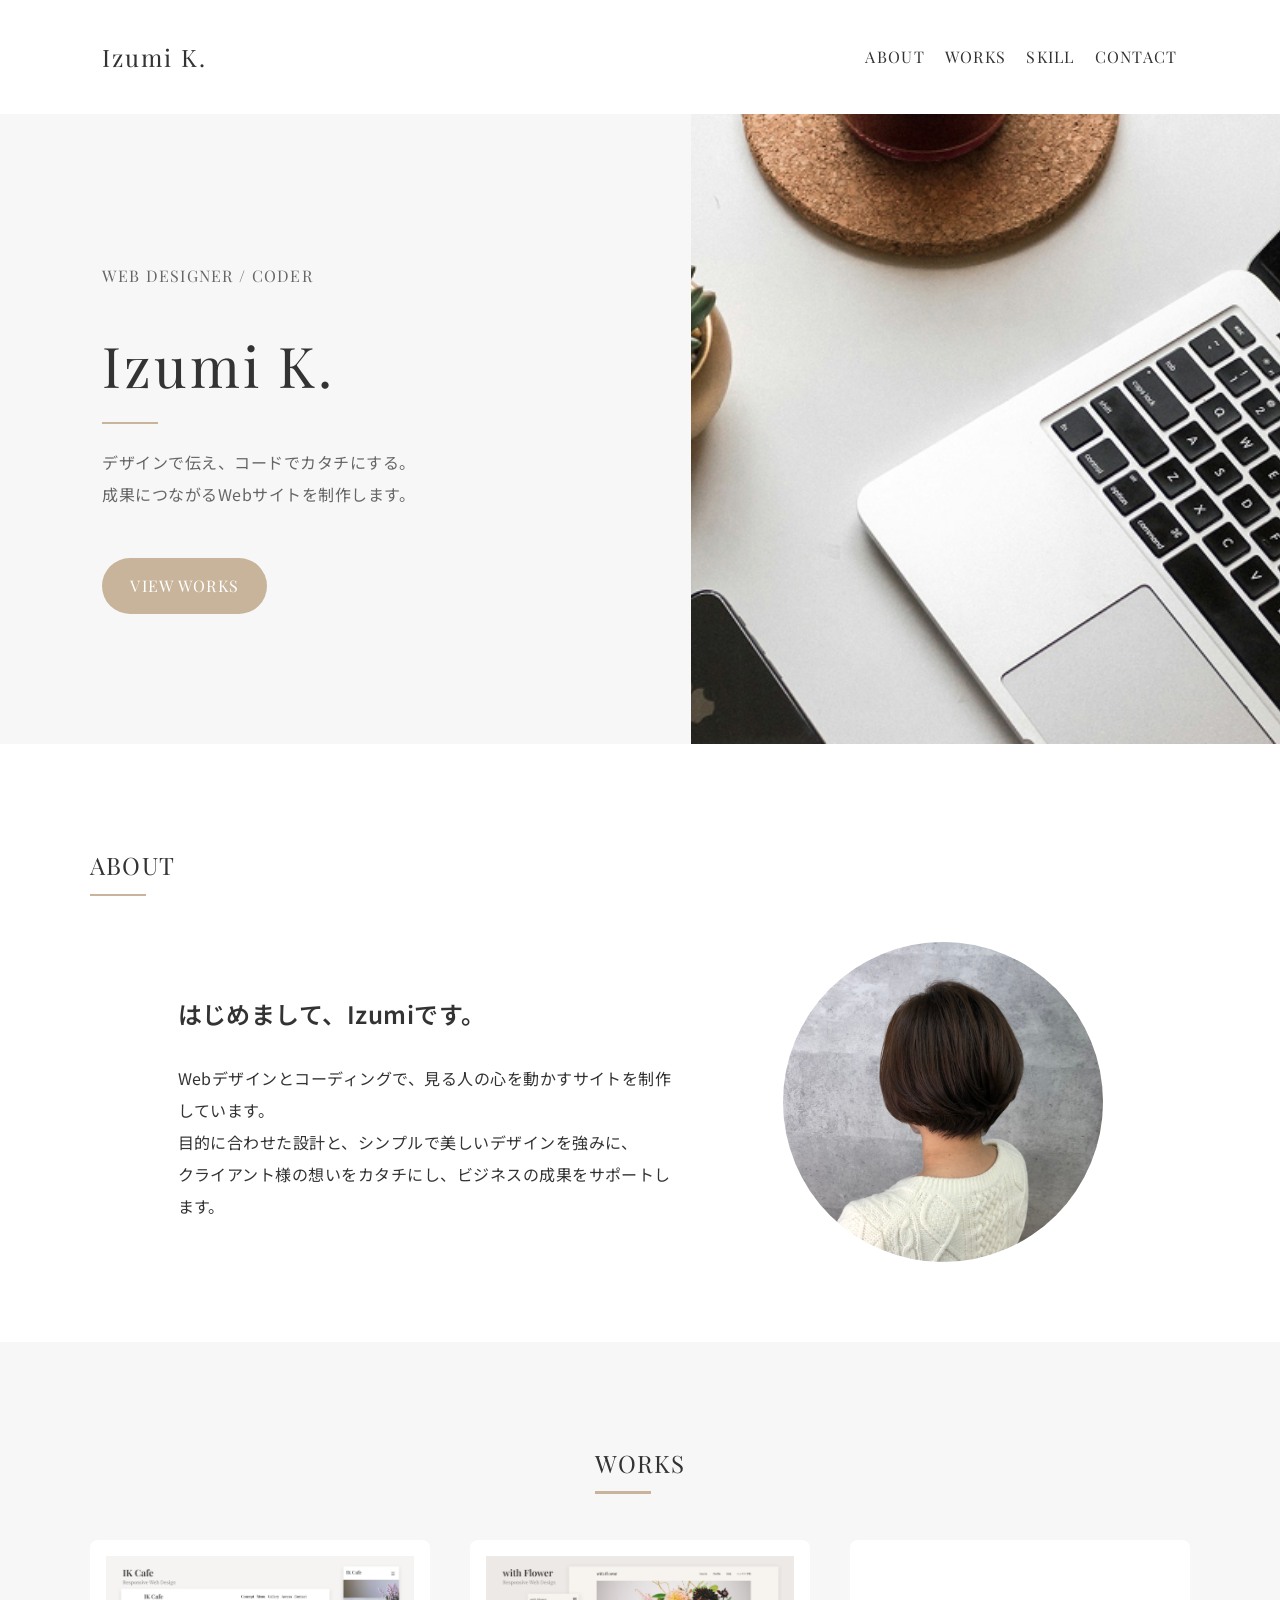
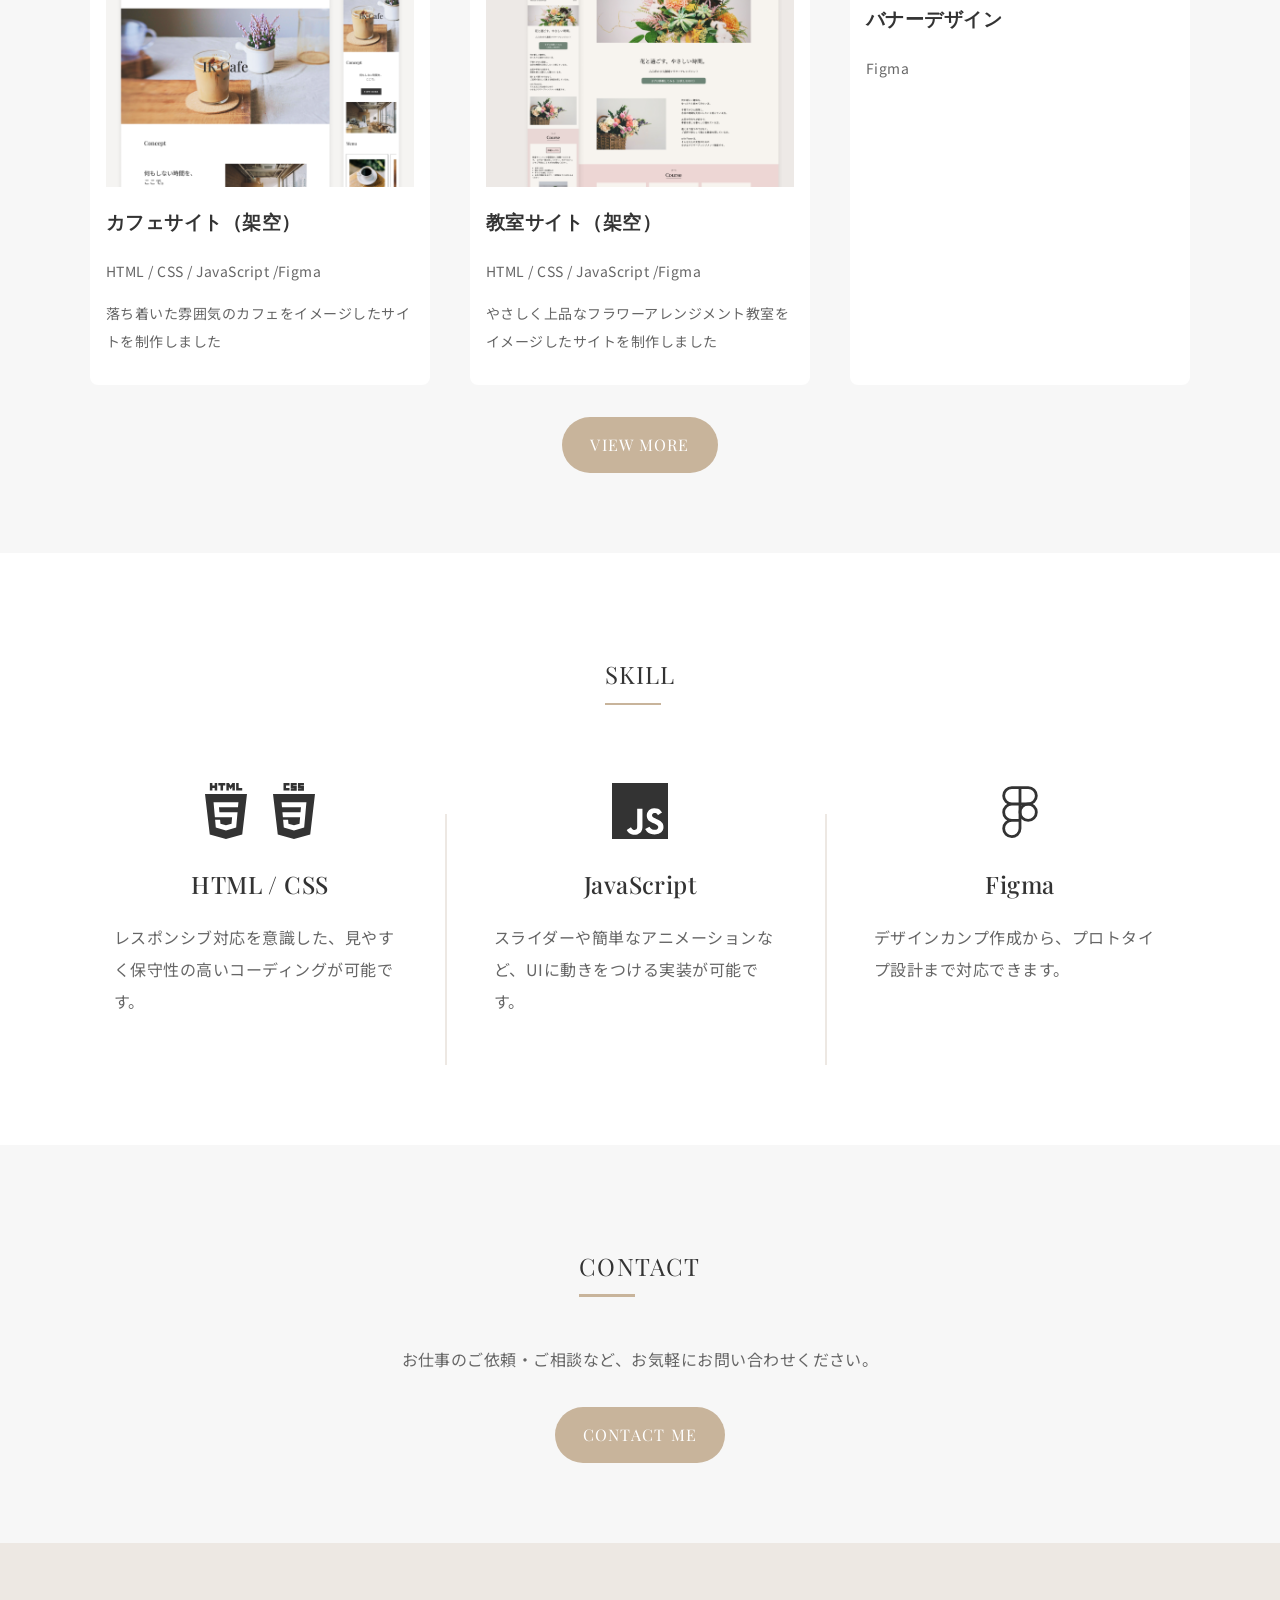
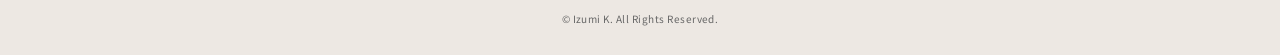
==== index.html @ 6208131d "初回アップ" ====
<!DOCTYPE html>
<html lang="ja">

<head>
    <meta charset="UTF-8">
    <meta name="viewport" content="width=device-width, initial-scale=1.0">
    <title>Izumi K.</title>
    <meta name="description" content="Web制作を行うIzumiのポートフォリオサイトです">
    <!--Google Fonts-->
    <link rel="preconnect" href="https://fonts.googleapis.com">
    <link rel="preconnect" href="https://fonts.gstatic.com" crossorigin>
    <link
        href="https://fonts.googleapis.com/css2?family=Noto+Sans+JP:wght@100..900&family=Playfair+Display:ital,wght@0,400..900;1,400..900&display=swap"
        rel="stylesheet">
    <!--リセットCSS-->
    <link rel="stylesheet" href="https://unpkg.com/ress/dist/ress.min.css">
    <!--オリジナルCSS-->
    <link rel="stylesheet" href="css/style.css">
</head>

<body>

    <header class="header">
        <h1 class="logo">Izumi K.</h1>
        <nav>
            <ul class="nav font-english">
                <li><a href="#about">ABOUT</a></li>
                <li><a href="#works">WORKS</a></li>
                <li><a href="#skill">SKILL</a></li>
                <li><a href="#contact">CONTACT</a></li>
            </ul>
        </nav>
    </header>

    <main>

        <!-- FV -->
        <section class="fv">
            <div class="fv-text">
                <p class="sub font-english">WEB DESIGNER / CODER</p>
                <h2 class="fv-title">Izumi K.</h2>
                <p class="description">デザインで伝え、コードでカタチにする。<br>成果につながるWebサイトを制作します。</p>
                <a href="#works" class="btn font-english">VIEW WORKS</a>
            </div>
            <div class="img">
                <img src="img/fv.jpg" alt="ワークスペースの写真">
            </div>

        </section>

        <!-- ABOUT -->
        <section id="about" class="about">
            <div class="wrapper">
                <h2 class="section-title"><span>ABOUT</span></h2>
                <div class="container">
                    <div class="text">
                        <p class="big">はじめまして、Izumiです。</p>
                        <p>
                            Webデザインとコーディングで、見る人の心を動かすサイトを制作しています。<br>
                            目的に合わせた設計と、シンプルで美しいデザインを強みに、<br>
                            クライアント様の想いをカタチにし、ビジネスの成果をサポートします。
                        </p>
                    </div>
                    <div class="img img-circle">
                        <img src="img/profile.jpeg" alt="Izumiの写真">
                    </div>
                </div>
            </div>
        </section>

        <!-- WORKS -->
        <section id="works" class="works">
            <div class="wrapper">
                <h2 class="section-title"><span>WORKS</span></h2>

                <div class="works-list">
                    <div class="work">
                        <a href="">
                            <div class="img">
                                <img src="img/works-ikcafe.png" alt="カフェサイト（架空）のイメージ画像">
                            </div>
                            <h3>カフェサイト（架空）</h3>
                            <p>HTML / CSS / JavaScript /Figma</p>
                            <p>
                                落ち着いた雰囲気のカフェをイメージしたサイトを制作しました
                            </p>
                        </a>

                    </div>

                    <div class="work">
                        <a href="">
                            <div class="img">
                                <img src="img/works-withflower.png" alt="フラワーアレンジメント教室サイト（架空）のイメージ画像">
                            </div>
                            <h3>教室サイト（架空）</h3>
                            <p>HTML / CSS / JavaScript /Figma</p>
                            <p>
                                やさしく上品なフラワーアレンジメント教室をイメージしたサイトを制作しました
                            </p>
                        </a>
                    </div>

                    <div class="work">
                        <a href="">
                            <img src="" alt="">
                            <h3>バナーデザイン</h3>
                            <p>Figma</p>
                        </a>
                    </div>
                </div>
                <a href="" class="btn font-english">VIEW MORE</a>
            </div>

        </section>

        <!-- SKILL -->
        <section id="skill" class="skill">
            <div class="wrapper">
                <h2 class="section-title"><span>SKILL</span></h2>

                <div class="skill-list">
                    <div class="skill-item">
                        <div class="skill-icons">
                            <img src="img/html.svg" alt="htmlのアイコン">
                            <img src="img/css.svg" alt="cssのアイコン">
                        </div>
                        <h3>HTML / CSS</h3>
                        <p>レスポンシブ対応を意識した、見やすく保守性の高いコーディングが可能です。</p>
                    </div>

                    <div class="skill-item">
                        <div class="skill-icons">
                            <img src="img/javascript.svg" alt="javascriptのアイコン">
                        </div>
                        <h3>JavaScript</h3>
                        <p>スライダーや簡単なアニメーションなど、UIに動きをつける実装が可能です。</p>
                    </div>

                    <div class="skill-item">
                        <div class="skill-icons">
                            <img src="img/figma.svg" alt="figmaのアイコン">
                        </div>
                        <h3>Figma</h3>
                        <p>デザインカンプ作成から、プロトタイプ設計まで対応できます。</p>
                    </div>
                </div>
            </div>
        </section>

        <!-- CONTACT -->
        <section id="contact" class="contact">
            <div class="wrapper">
                <h2 class="section-title"><span>CONTACT</span></h2>
                <p>お仕事のご依頼・ご相談など、お気軽にお問い合わせください。</p>
                <a href="#" class="btn font-english">CONTACT ME</a>
            </div>
        </section>

    </main>

    <footer class="footer">
        <p>© Izumi K. All Rights Reserved.</p>
    </footer>

</body>

</html>
---- css/style.css ----
@charset "UTF-8";

body {
    font-family: 'Noto Sans JP', sans-serif;
    color: #333;
    margin: 0;
    letter-spacing: 0.03em;
    line-height: 1.75;
}

p {
    line-height: 2;
}

h1,
h2,
h3,
.font-english {
    font-family: 'Playfair Display', serif;
}

.sub,
.description,
.work p,
.skill-item p,
.contact p,
.footer {
    color: #666;
}


img {
    vertical-align: bottom;
}

a {
    text-decoration: none;
    color: #333;
}

a:hover {
    opacity: 0.7;
}

.btn {
    display: inline-block;
    margin-top: 32px;
    padding: 14px 28px;
    background: #c8b49b;
    color: #fff;
    letter-spacing: 0.08em;
    transition: 0.3s;
    border-radius: 999px;
}

.btn:hover {
    opacity: 1;
    background: #b79f82;
}

.wrapper {
    width: min(88%, 1100px);
    margin: 0 auto;
}

.container {
    display: flex;
    align-items: center;
}

section {
    padding: 80px 0;
}

.section-title {
    font-weight: 300;
    margin-bottom: 56px;
    letter-spacing: 0.05em;
    text-align: center;
}

.section-title span {
    position: relative;
    display: inline-block;
}

.section-title span::after {
    content: "";
    height: 2.5px;
    width: 56px;
    background-color: #c8b49b;
    position: absolute;
    left: 0;
    bottom: -10px;
}


/*---------------------------------
header
---------------------------------*/
.header {
    display: flex;
    align-items: center;
    justify-content: space-between;
    padding: 20px 8%;
}

.nav {
    display: flex;
    gap: 20px;
    list-style: none;
}

.nav a {
    display: block;
}

.nav li {
    letter-spacing: 0.08em;
}

.logo {
    font-size: 24px;
    font-weight: 300;
    letter-spacing: 0.08em;
}

/*---------------------------------
fv
---------------------------------*/

.fv {
    background: #f7f7f7;
    padding: 0;
    display: flex;
    align-items: center;
    justify-content: space-between;
    height: min(70vh, 800px);
}

.fv .img {
    width: 50%;
    height: 100%;
}

.fv .img img {
    width: 100%;
    height: 100%;
    object-fit: cover;
}

.fv-text {
    width: 50%;
    margin-left: 8%;
}

.fv .sub {
    letter-spacing: 0.08em;
}

.fv-title {
    font-size: 3.5rem;
    letter-spacing: 0.05em;
    font-weight: 300;
    margin: 24px 0 32px 0;
    position: relative;
}

.fv-title::after {
    content: "";
    height: 2.5px;
    width: 56px;
    background-color: #c8b49b;
    position: absolute;
    left: 0;
    bottom: -10px;
}

/*---------------------------------
about
---------------------------------*/
.about .section-title {
    text-align: left;
}

.about .container {
    justify-content: center;
}

.about .text {
    width: 45%;
    margin-right: 10%;
}

.about .text .big {
    font-size: 1.5rem;
    font-weight: 600;
    margin-bottom: 24px;
}

.about .img {
    width: 45%;
    height: 100%;
    max-width: 320px;
}

.about .img-circle {
    aspect-ratio: 1/1;
    border-radius: 50%;
    overflow: hidden;
}

.about .img img {
    width: 100%;
    height: 100%;
    object-fit: cover;
    object-position: center 35%;
}

/*---------------------------------
works
---------------------------------*/

.works {
    background-color: #f7f7f7;
}

.works-list {
    display: grid;
    grid-template-columns: repeat(3, 1fr);
    gap: 40px;
}

.work {
    background-color: #fff;
    padding: 16px;
    border-radius: 8px;
    transition: 0.3s;
}

.work:hover {
    transform: translateY(-4px);
}

.work .img {
    margin-bottom: 16px;
    aspect-ratio: 4/3;
    overflow: hidden;
}

.work .img img {
    width: 100%;
    height: 100%;
    object-fit: cover;
    box-shadow: 0 8px 20px rgba(0, 0, 0, 0.08);
}

.work p {
    font-size: 14px;
    margin-top: 8px;
}

.works .btn,
.contact .btn {
    display: block;
    width: fit-content;
    margin: 32px auto 0;
}

/*---------------------------------
skill
---------------------------------*/


.skill-list {
    display: grid;
    grid-template-columns: repeat(3, 1fr);
    gap: 40px;
}

.skill-item {
    position: relative;
    background: #fff;
    padding: 32px 24px;
    border-radius: 8px;
}

.skill-item::after {
    content: "";
    width: 2px;
    height: 80%;
    background-color: #ede8e3;
    position: absolute;
    bottom: 0;
    right: -5%;
}

.skill-item:last-child::after {
    display: none;
}

.skill-icons {
    display: flex;
    justify-content: center;
    gap: 12px;
}

.skill-icons img {
    width: 56px;
}



.skill-item h3 {
    text-align: center;
    font-weight: 500;
    font-size: 24px;
    margin: 24px 0 16px 0;
}

/*---------------------------------
contact
---------------------------------*/

.contact {
    background-color: #f7f7f7;
}

.contact p {
    text-align: center;
}

/*---------------------------------
footer
---------------------------------*/
.footer {
    padding: 56px 0 16px 0;
    background-color: #ede8e3;
    ;
}

.footer p {
    font-size: 10px;
    text-align: center;
}



/*========================================
スマホ版
========================================*/
@media screen and (max-width: 768px) {

    section {
        padding: 56px 0;
    }

    /*---------------------------------
     fv
    ---------------------------------*/

    .fv {
        flex-direction: column-reverse;
        align-items: normal;
    }

    .fv .img {
        width: 100%;
    }

    .fv-text {
        width: 100%;
        padding: 40px 5%;
    }

    /*---------------------------------
     about
    ---------------------------------*/

    .about .container {
        flex-direction: column;
    }

    .about .text {
        width: 100%;
        margin-right: 0;
    }

    .about .text .big {
        font-size: 1.25rem;
        font-weight: 600;
        margin-bottom: 24px;
    }

    .about .img {
        margin-top: 32px;
        width: 70%;
    }

    /*---------------------------------
     works
    ---------------------------------*/

    .works-list {
        grid-template-columns: repeat(1, 1fr);
    }

    /*---------------------------------
     skill
    ---------------------------------*/

    .skill-list {
        grid-template-columns: repeat(1, 1fr);
    }

    .skill-item::after {
        display: none;
    }


    /*---------------------------------
     contact
    ---------------------------------*/

}
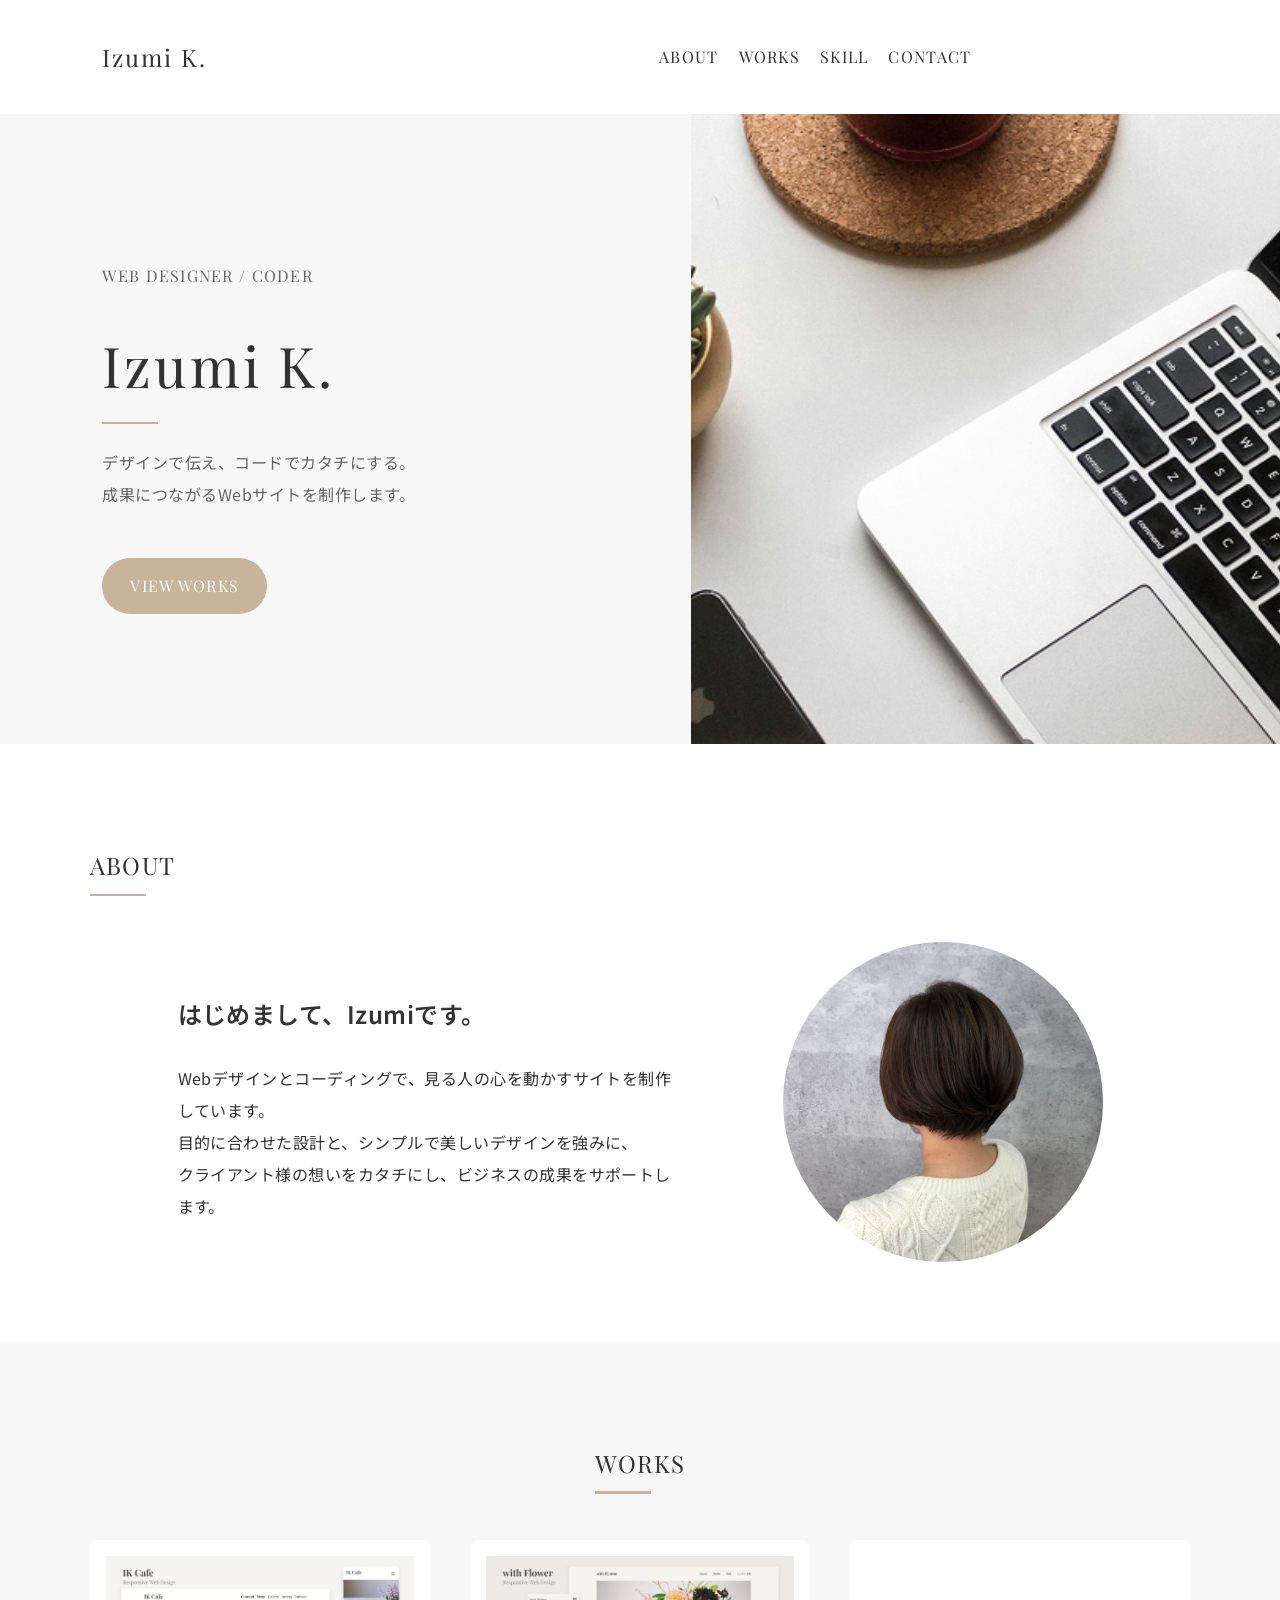
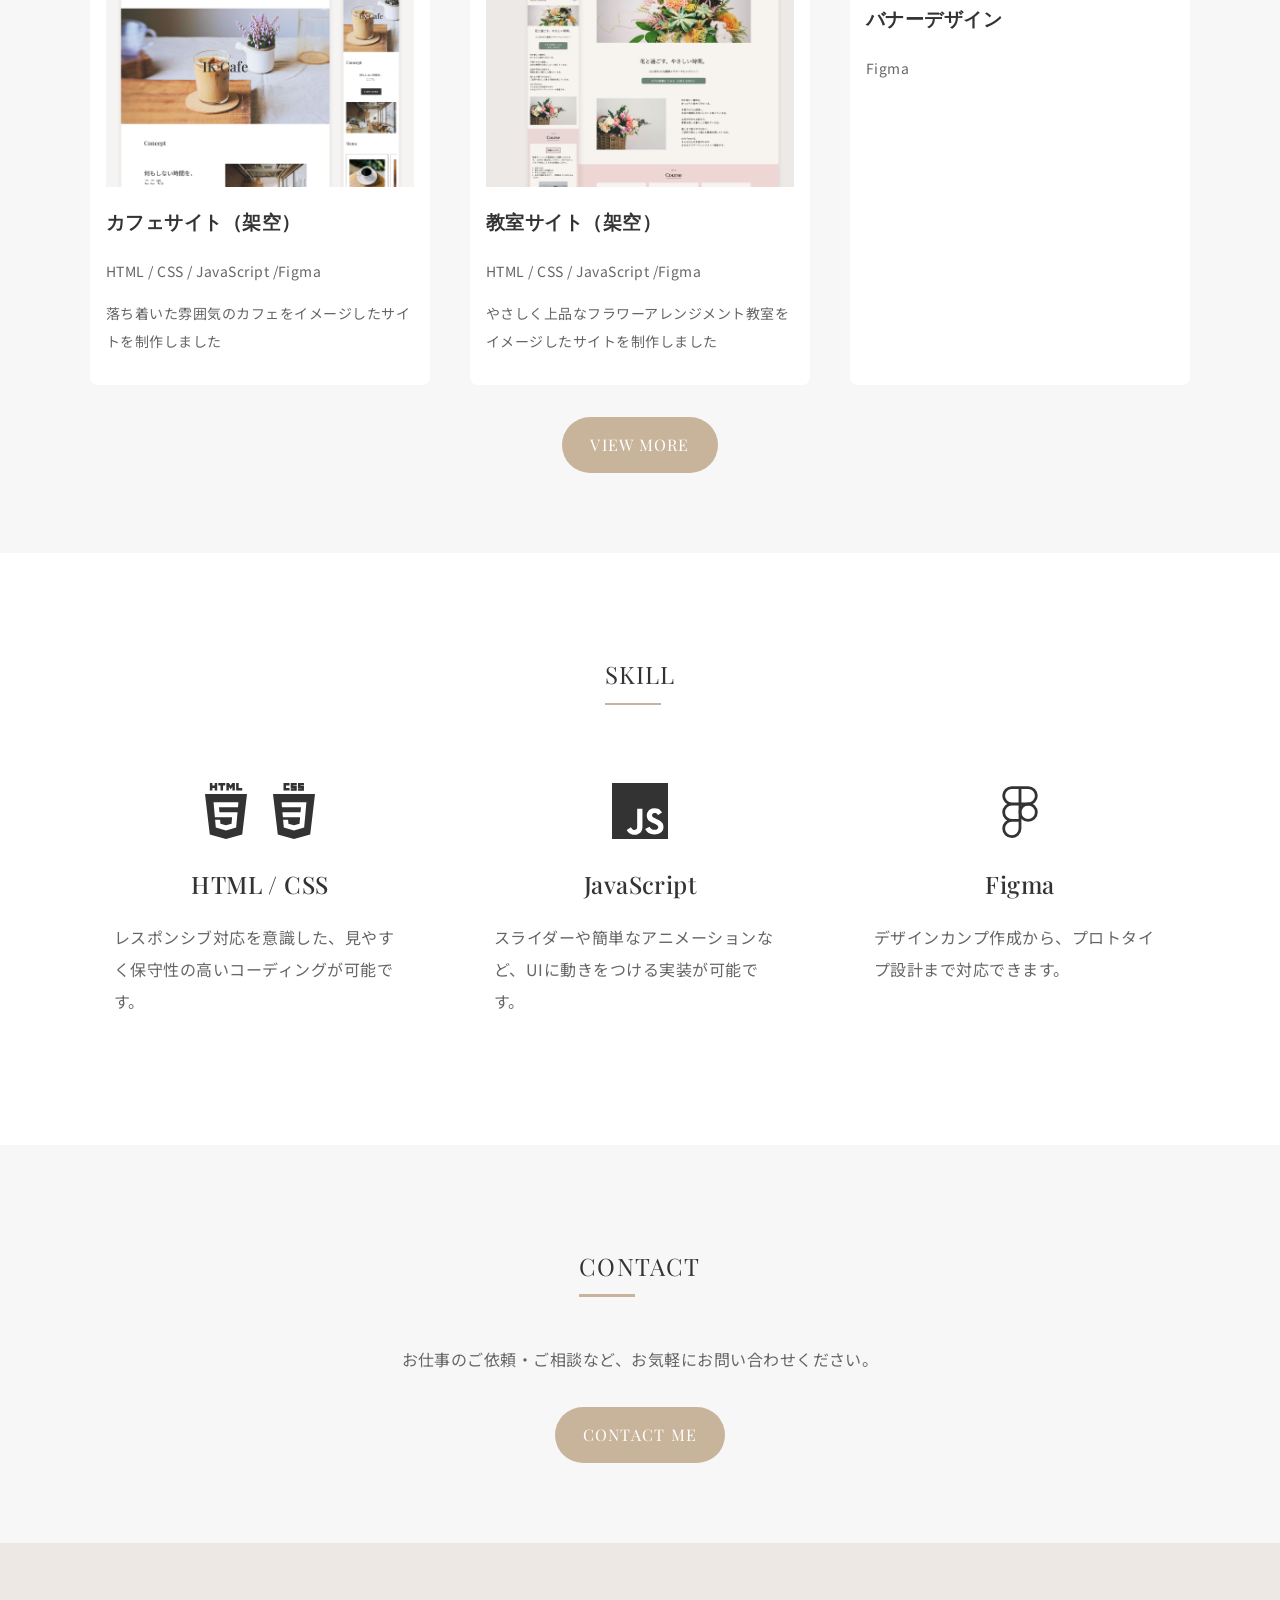
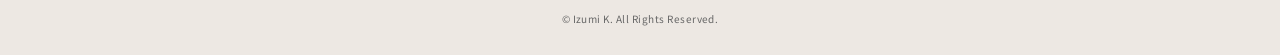
==== commit 62fcbecf: "スマホ版調整とハンバーガーメニュー実装" ====
--- a/index.html
+++ b/index.html
@@ -16,20 +16,28 @@
     <link rel="stylesheet" href="https://unpkg.com/ress/dist/ress.min.css">
     <!--オリジナルCSS-->
     <link rel="stylesheet" href="css/style.css">
+    <!--JavaScript-->
+    <script src="js/main.js" defer></script>
 </head>
 
 <body>
 
-    <header class="header">
+    <header id="header" class="header">
         <h1 class="logo">Izumi K.</h1>
-        <nav>
-            <ul class="nav font-english">
+        <div class="hamburger">
+            <span></span>
+            <span></span>
+            <span></span>
+        </div>
+        <nav class="nav">
+            <ul class="font-english">
                 <li><a href="#about">ABOUT</a></li>
                 <li><a href="#works">WORKS</a></li>
                 <li><a href="#skill">SKILL</a></li>
                 <li><a href="#contact">CONTACT</a></li>
             </ul>
         </nav>
+        <div class="overlay"></div>
     </header>
 
     <main>
--- a/css/style.css
+++ b/css/style.css
@@ -1,4 +1,15 @@
 @charset "UTF-8";
+
+*,
+*::before,
+*::after {
+    box-sizing: border-box;
+}
+
+html,
+body{
+    overflow-x: clip ;
+}
 
 body {
     font-family: 'Noto Sans JP', sans-serif;
@@ -38,9 +49,7 @@
     color: #333;
 }
 
-a:hover {
-    opacity: 0.7;
-}
+
 
 .btn {
     display: inline-block;
@@ -105,7 +114,7 @@
     padding: 20px 8%;
 }
 
-.nav {
+.nav ul {
     display: flex;
     gap: 20px;
     list-style: none;
@@ -113,6 +122,10 @@
 
 .nav a {
     display: block;
+}
+
+.nav a:hover {
+    opacity: 0.7;
 }
 
 .nav li {
@@ -239,6 +252,7 @@
 }
 
 .work:hover {
+    opacity: 0.7;
     transform: translateY(-4px);
 }
 
@@ -285,19 +299,6 @@
     border-radius: 8px;
 }
 
-.skill-item::after {
-    content: "";
-    width: 2px;
-    height: 80%;
-    background-color: #ede8e3;
-    position: absolute;
-    bottom: 0;
-    right: -5%;
-}
-
-.skill-item:last-child::after {
-    display: none;
-}
 
 .skill-icons {
     display: flex;
@@ -350,16 +351,142 @@
 スマホ版
 ========================================*/
 @media screen and (max-width: 768px) {
+    main {
+        padding-top: 82px;
+    }
 
     section {
         padding: 56px 0;
     }
 
     /*---------------------------------
+     header
+    ---------------------------------*/
+    .header {
+        width: 100%;
+        height: 82px;
+        position: fixed;
+        top: 0;
+        left: 0;
+        z-index: 40;
+        background-color: #fff;
+    }
+
+    #header .hamburger {
+        width: 50px;
+        height: 50px;
+        cursor: pointer;
+        position: absolute;
+        top: 20px;
+        right: 10%;
+        z-index: 30;
+    }
+
+    #header .hamburger span {
+        width: 30px;
+        height: 3px;
+        background-color: #333;
+        display: inline-block;
+        position: absolute;
+        left: 10px;
+        transition: all 0.4s;
+    }
+
+    #header .hamburger span:nth-last-of-type(1) {
+        top: 16px;
+    }
+
+    #header .hamburger span:nth-last-of-type(2) {
+        top: 25px;
+    }
+
+    #header .hamburger span:nth-last-of-type(3) {
+        top: 34px;
+    }
+
+    .nav {
+        width: 80%;
+        height: 100dvh;
+        position: fixed;
+        top: 0;
+        right: -100%;
+        transform: none;
+        z-index: 20;
+        transition: right 0.6s;
+        background-color: #f7f7f7;
+    }
+
+    .nav ul {
+        width: 100%;
+        height: 100%;
+        display: flex;
+        flex-direction: column;
+        justify-content: center;
+        gap: 48px;
+        list-style: none;
+    }
+
+    .nav li {
+        font-size: 24px;
+        padding-bottom: 48px;
+        text-align: center;
+    }
+
+    /*---------------------------------
+      menu open
+    ---------------------------------*/
+
+    body.menu-open {
+        overflow: hidden;
+    }
+
+    .nav.active {
+        right: 0;
+    }
+
+    #header .hamburger.active span:nth-last-of-type(1) {
+        top: 24px;
+        transform: rotate(-45deg);
+    }
+
+    #header .hamburger.active span:nth-last-of-type(2) {
+        opacity: 0;
+    }
+
+    #header .hamburger.active span:nth-last-of-type(3) {
+        top: 24px;
+        transform: rotate(45deg);
+    }
+
+    .overlay {
+        position: fixed;
+        top: 0;
+        left: 0;
+        width: 100%;
+        height: 100%;
+        background-color: rgba(0, 0, 0, 0.5);
+        opacity: 0;
+        visibility: hidden;
+        transition: all 0.3s;
+        z-index: 10;
+    }
+
+    .overlay.active {
+        opacity: 1;
+        visibility: visible;
+    }
+
+
+
+
+
+    /*---------------------------------
      fv
     ---------------------------------*/
 
     .fv {
+        height: auto;
+        min-height: auto;
         flex-direction: column-reverse;
         align-items: normal;
     }
@@ -367,10 +494,14 @@
     .fv .img {
         width: 100%;
     }
+    .fv-title {
+    font-size: 2.5rem;
+    margin: 16px 0 24px 0;
+}
 
     .fv-text {
         width: 100%;
-        padding: 40px 5%;
+        padding: 24px 5%;
     }
 
     /*---------------------------------
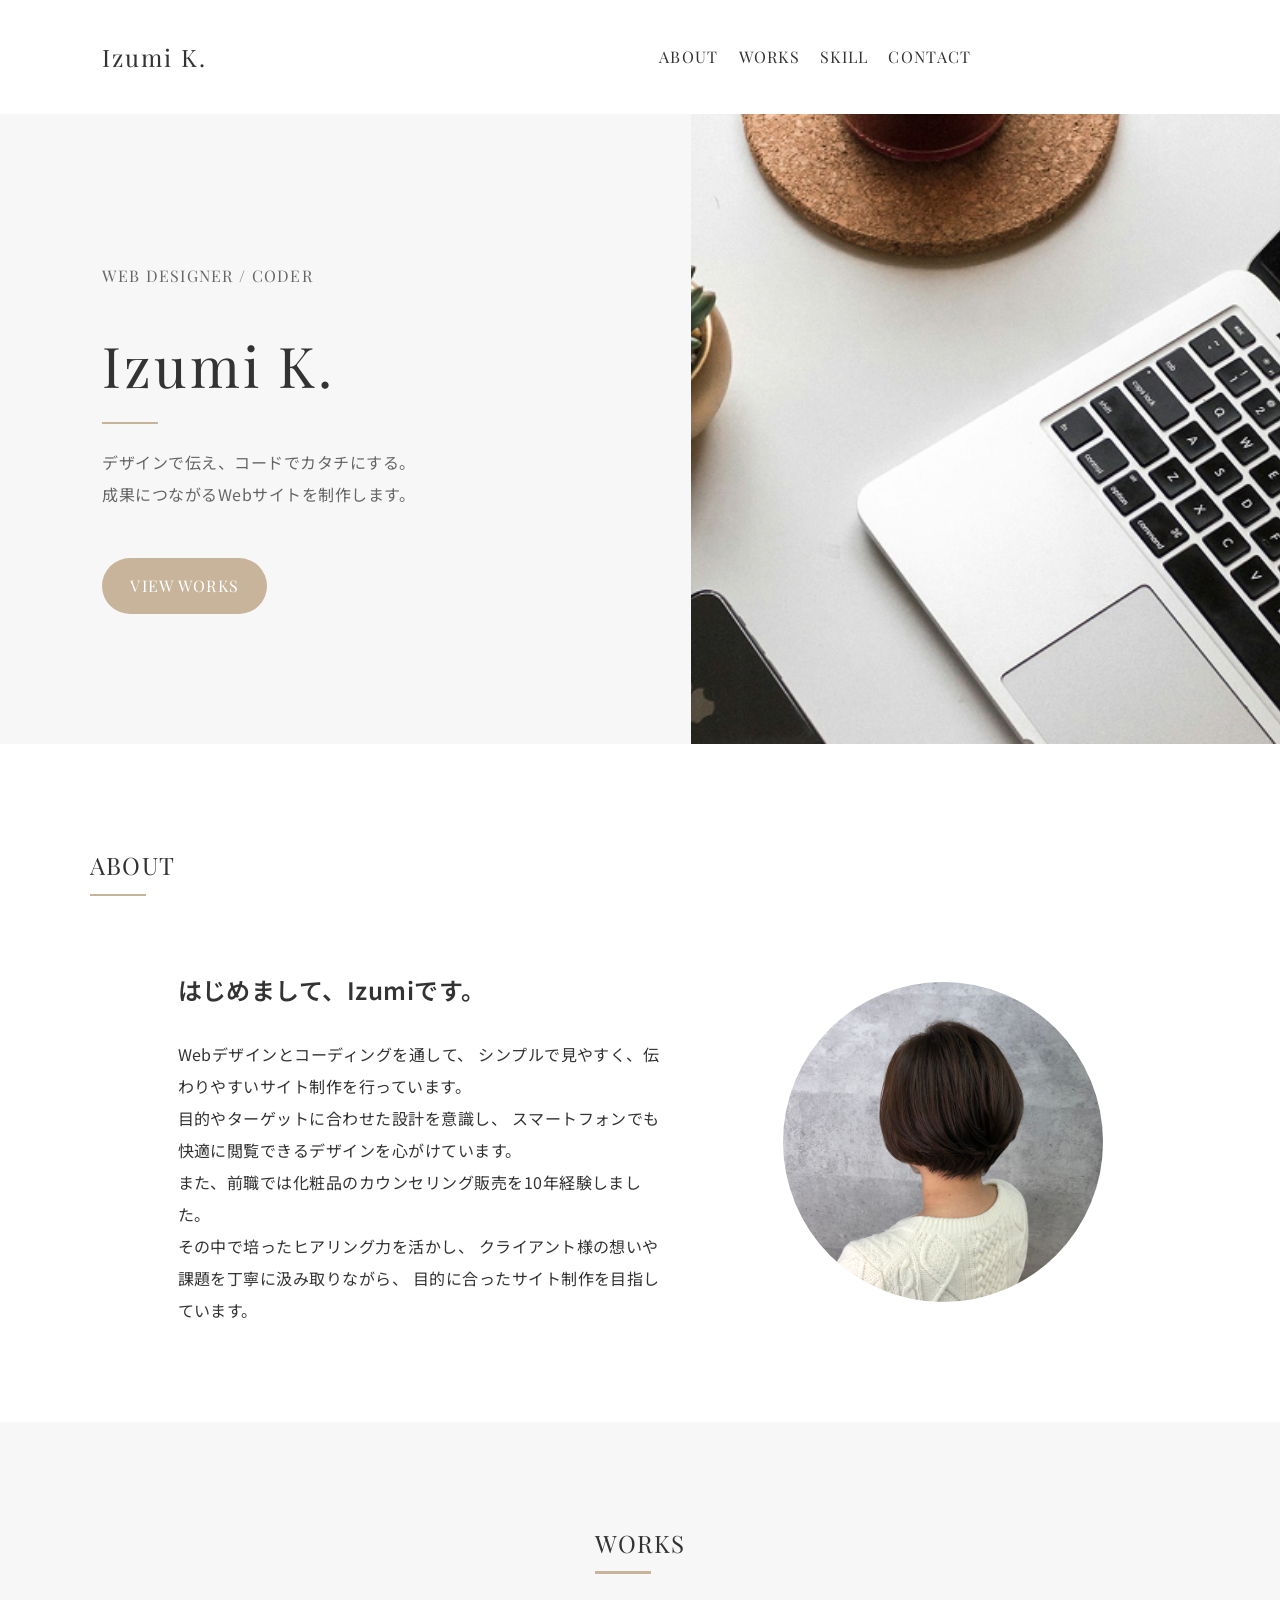
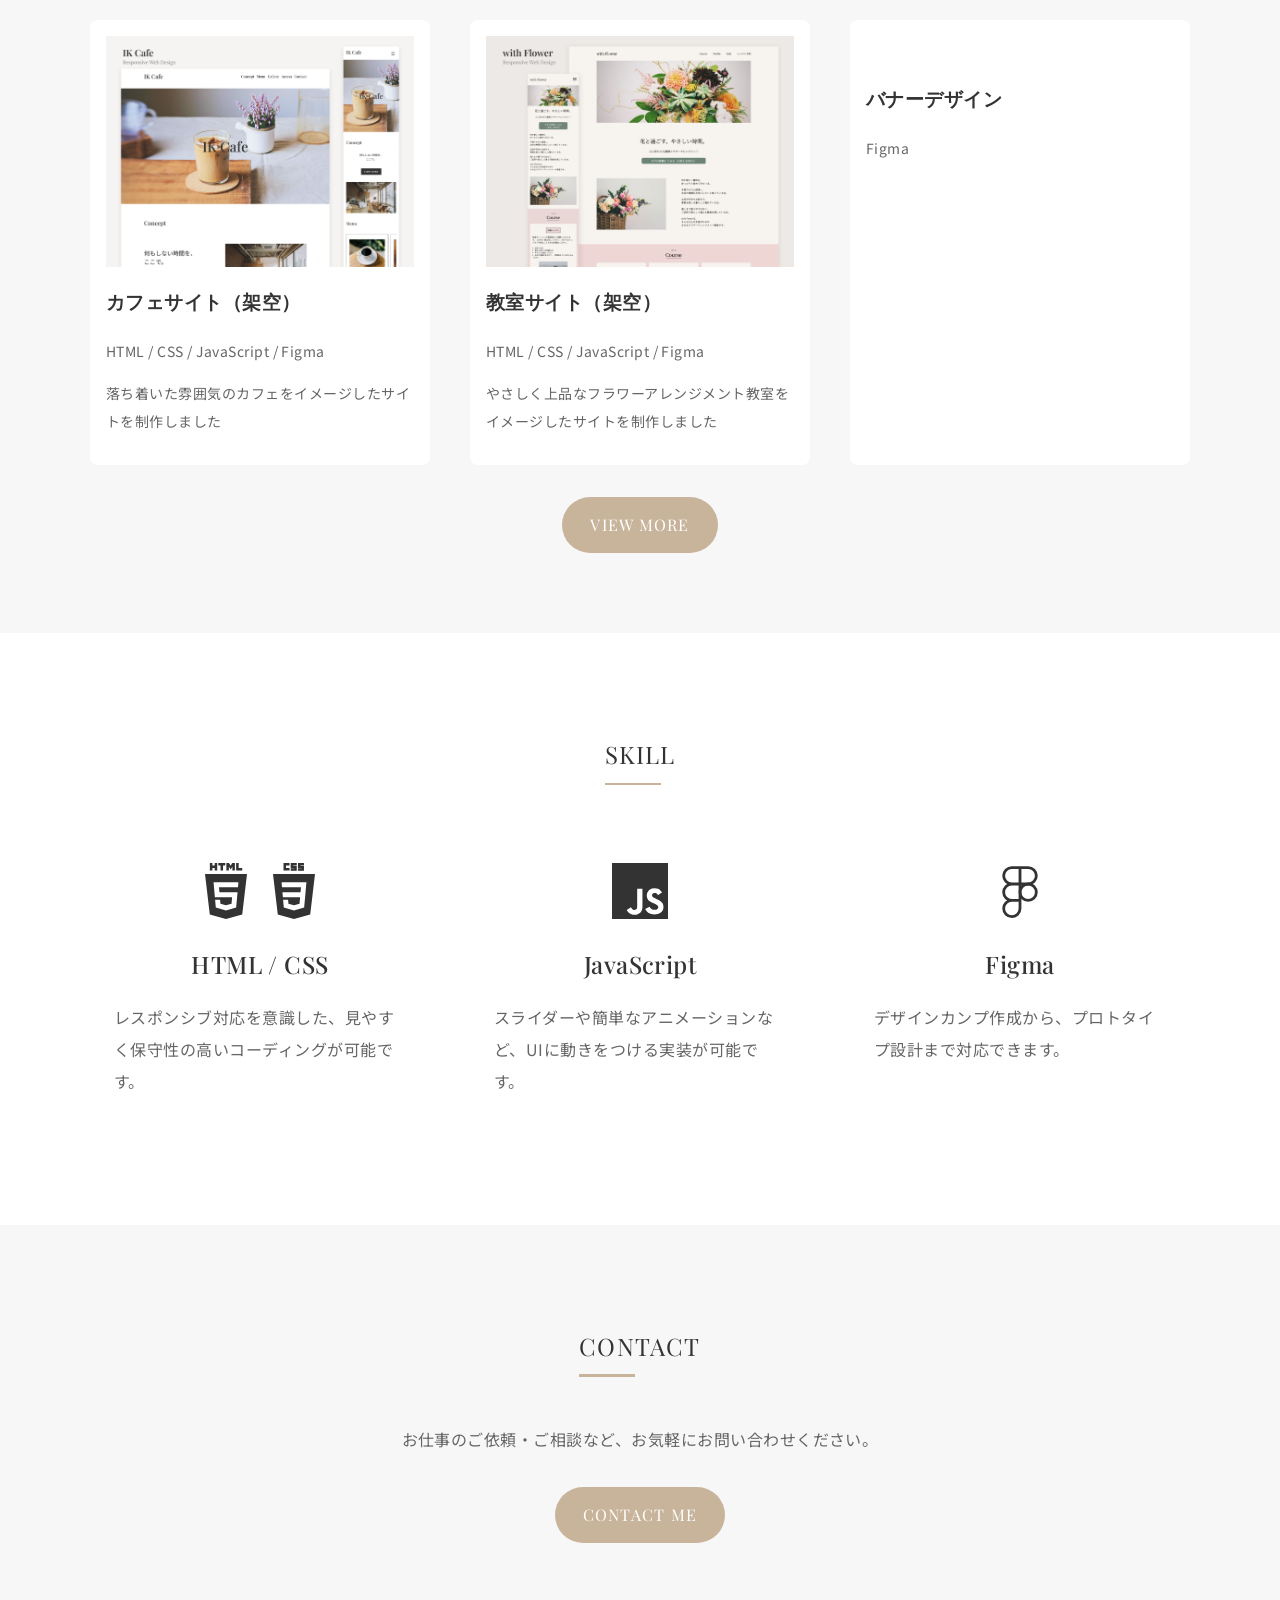
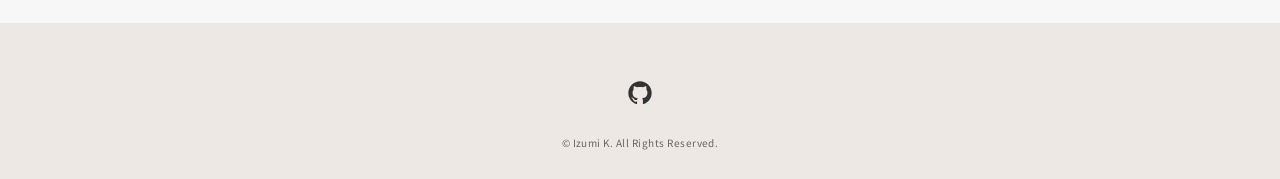
==== commit b65584aa: "Remove .DS_Store" ====
--- a/index.html
+++ b/index.html
@@ -4,8 +4,9 @@
 <head>
     <meta charset="UTF-8">
     <meta name="viewport" content="width=device-width, initial-scale=1.0">
-    <title>Izumi K.</title>
+    <title>Izumi K.｜Web Designer / Coder</title>
     <meta name="description" content="Web制作を行うIzumiのポートフォリオサイトです">
+    <link rel="icon" href="img/favicon.png">
     <!--Google Fonts-->
     <link rel="preconnect" href="https://fonts.googleapis.com">
     <link rel="preconnect" href="https://fonts.gstatic.com" crossorigin>
@@ -23,7 +24,9 @@
 <body>
 
     <header id="header" class="header">
-        <h1 class="logo">Izumi K.</h1>
+        <h1 class="logo">
+            <a href="index.html">Izumi K.</a>
+        </h1>
         <div class="hamburger">
             <span></span>
             <span></span>
@@ -31,10 +34,10 @@
         </div>
         <nav class="nav">
             <ul class="font-english">
-                <li><a href="#about">ABOUT</a></li>
-                <li><a href="#works">WORKS</a></li>
-                <li><a href="#skill">SKILL</a></li>
-                <li><a href="#contact">CONTACT</a></li>
+                <li><a href="index.html#about">ABOUT</a></li>
+                <li><a href="works.html">WORKS</a></li>
+                <li><a href="index.html#skill">SKILL</a></li>
+                <li><a href="contact.html">CONTACT</a></li>
             </ul>
         </nav>
         <div class="overlay"></div>
@@ -64,9 +67,14 @@
                     <div class="text">
                         <p class="big">はじめまして、Izumiです。</p>
                         <p>
-                            Webデザインとコーディングで、見る人の心を動かすサイトを制作しています。<br>
-                            目的に合わせた設計と、シンプルで美しいデザインを強みに、<br>
-                            クライアント様の想いをカタチにし、ビジネスの成果をサポートします。
+                            Webデザインとコーディングを通して、
+                            シンプルで見やすく、伝わりやすいサイト制作を行っています。<br>
+                            目的やターゲットに合わせた設計を意識し、
+                            スマートフォンでも快適に閲覧できるデザインを心がけています。<br>
+                            また、前職では化粧品のカウンセリング販売を10年経験しました。<br>
+                            その中で培ったヒアリング力を活かし、
+                            クライアント様の想いや課題を丁寧に汲み取りながら、
+                            目的に合ったサイト制作を目指しています。
                         </p>
                     </div>
                     <div class="img img-circle">
@@ -88,7 +96,7 @@
                                 <img src="img/works-ikcafe.png" alt="カフェサイト（架空）のイメージ画像">
                             </div>
                             <h3>カフェサイト（架空）</h3>
-                            <p>HTML / CSS / JavaScript /Figma</p>
+                            <p>HTML / CSS / JavaScript / Figma</p>
                             <p>
                                 落ち着いた雰囲気のカフェをイメージしたサイトを制作しました
                             </p>
@@ -102,7 +110,7 @@
                                 <img src="img/works-withflower.png" alt="フラワーアレンジメント教室サイト（架空）のイメージ画像">
                             </div>
                             <h3>教室サイト（架空）</h3>
-                            <p>HTML / CSS / JavaScript /Figma</p>
+                            <p>HTML / CSS / JavaScript / Figma</p>
                             <p>
                                 やさしく上品なフラワーアレンジメント教室をイメージしたサイトを制作しました
                             </p>
@@ -117,7 +125,7 @@
                         </a>
                     </div>
                 </div>
-                <a href="" class="btn font-english">VIEW MORE</a>
+                <a href="works.html" class="btn font-english">VIEW MORE</a>
             </div>
 
         </section>
@@ -161,13 +169,16 @@
             <div class="wrapper">
                 <h2 class="section-title"><span>CONTACT</span></h2>
                 <p>お仕事のご依頼・ご相談など、お気軽にお問い合わせください。</p>
-                <a href="#" class="btn font-english">CONTACT ME</a>
+                <a href="contact.html" class="btn font-english">CONTACT ME</a>
             </div>
         </section>
 
     </main>
 
     <footer class="footer">
+        <a href="https://github.com/izumik-dev" target="_blank" rel="noopener noreferrer">
+            <img src="img/github.svg" alt="GitHubへのリンク">
+        </a>
         <p>© Izumi K. All Rights Reserved.</p>
     </footer>
 
--- a/css/style.css
+++ b/css/style.css
@@ -337,7 +337,24 @@
 .footer {
     padding: 56px 0 16px 0;
     background-color: #ede8e3;
-    ;
+    
+    display: flex;
+    flex-direction: column;
+    align-items: center;
+    gap: 16px;
+
+}
+
+.footer img {
+    width: 28px;
+    height: 28px;
+}
+.footer a {
+    transition: 0.3s;
+}
+
+.footer a:hover {
+    opacity: 0.7;
 }
 
 .footer p {
@@ -351,11 +368,9 @@
 スマホ版
 ========================================*/
 @media screen and (max-width: 768px) {
-    main {
-        padding-top: 82px;
-    }
 
     section {
+        scroll-margin-top: 100px;
         padding: 56px 0;
     }
 
@@ -476,15 +491,12 @@
         visibility: visible;
     }
 
-
-
-
-
     /*---------------------------------
      fv
     ---------------------------------*/
 
     .fv {
+        margin-top: 82px;
         height: auto;
         min-height: auto;
         flex-direction: column-reverse;
